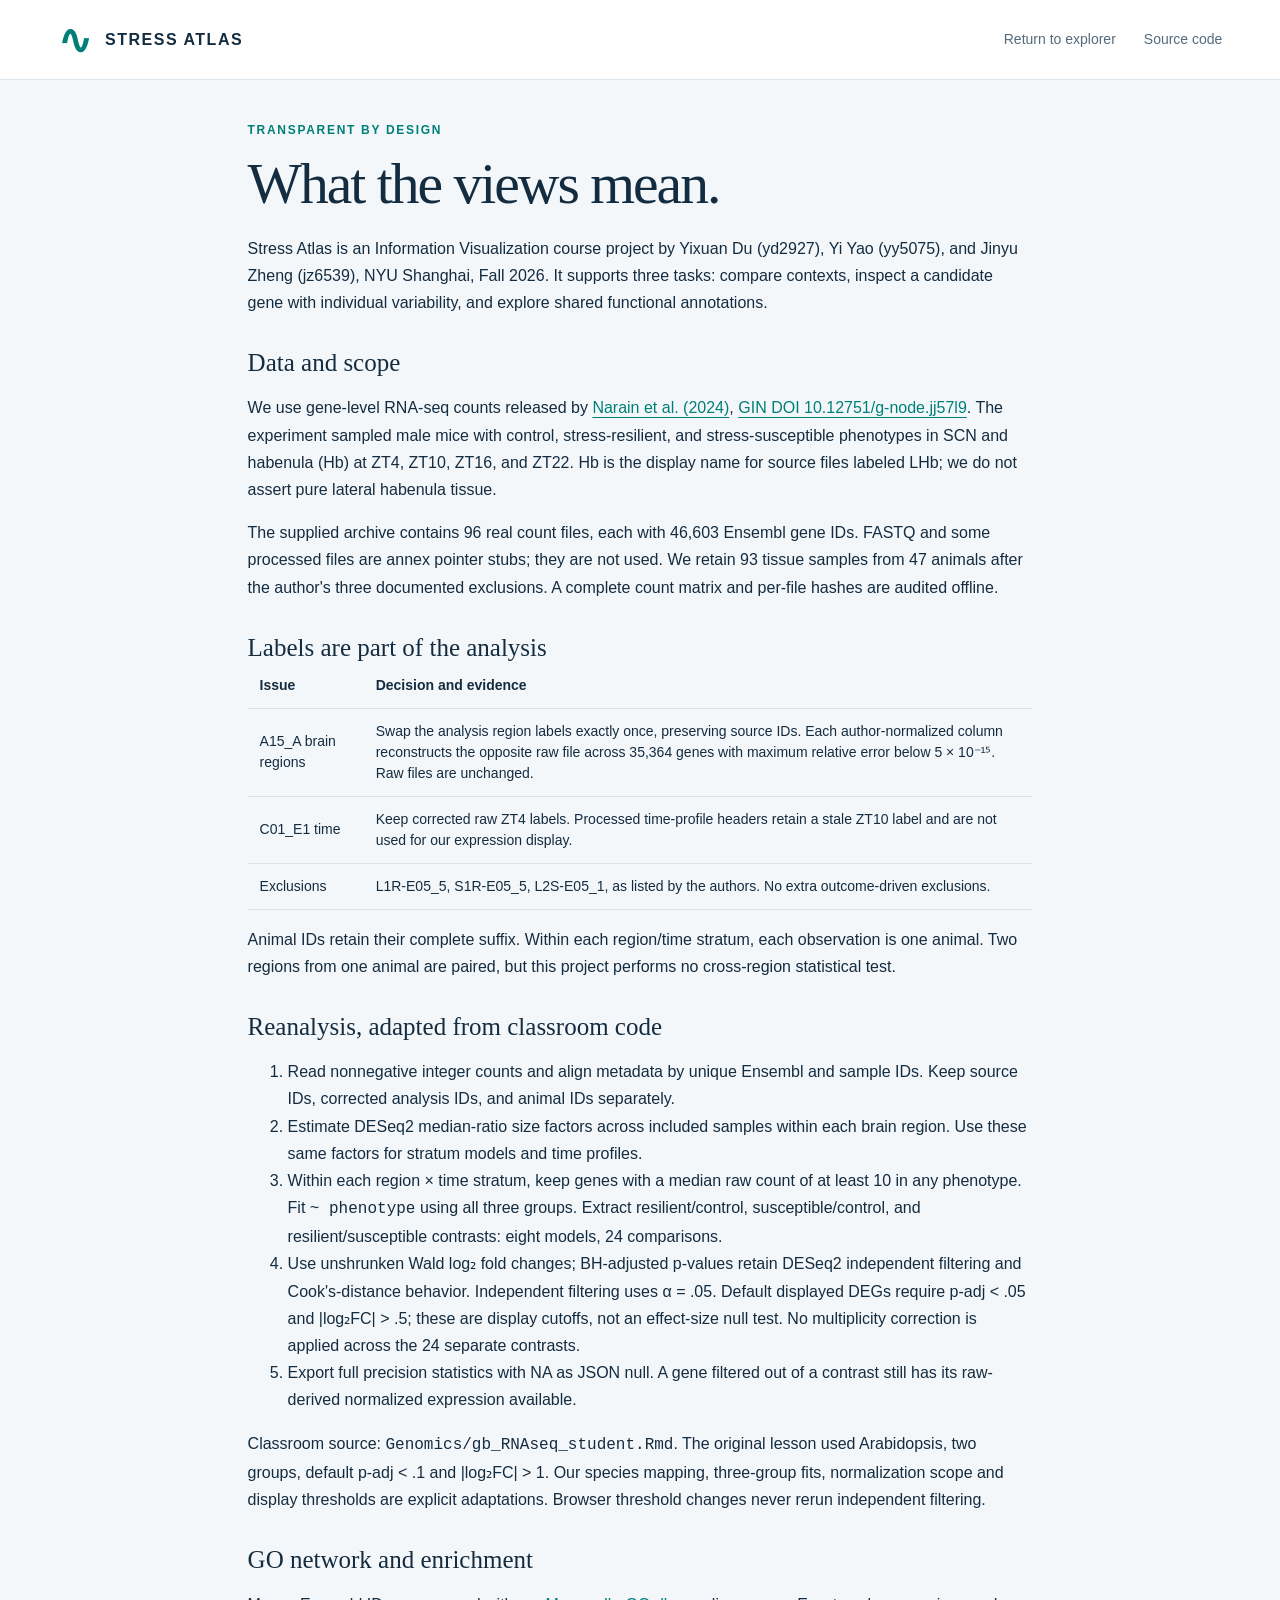
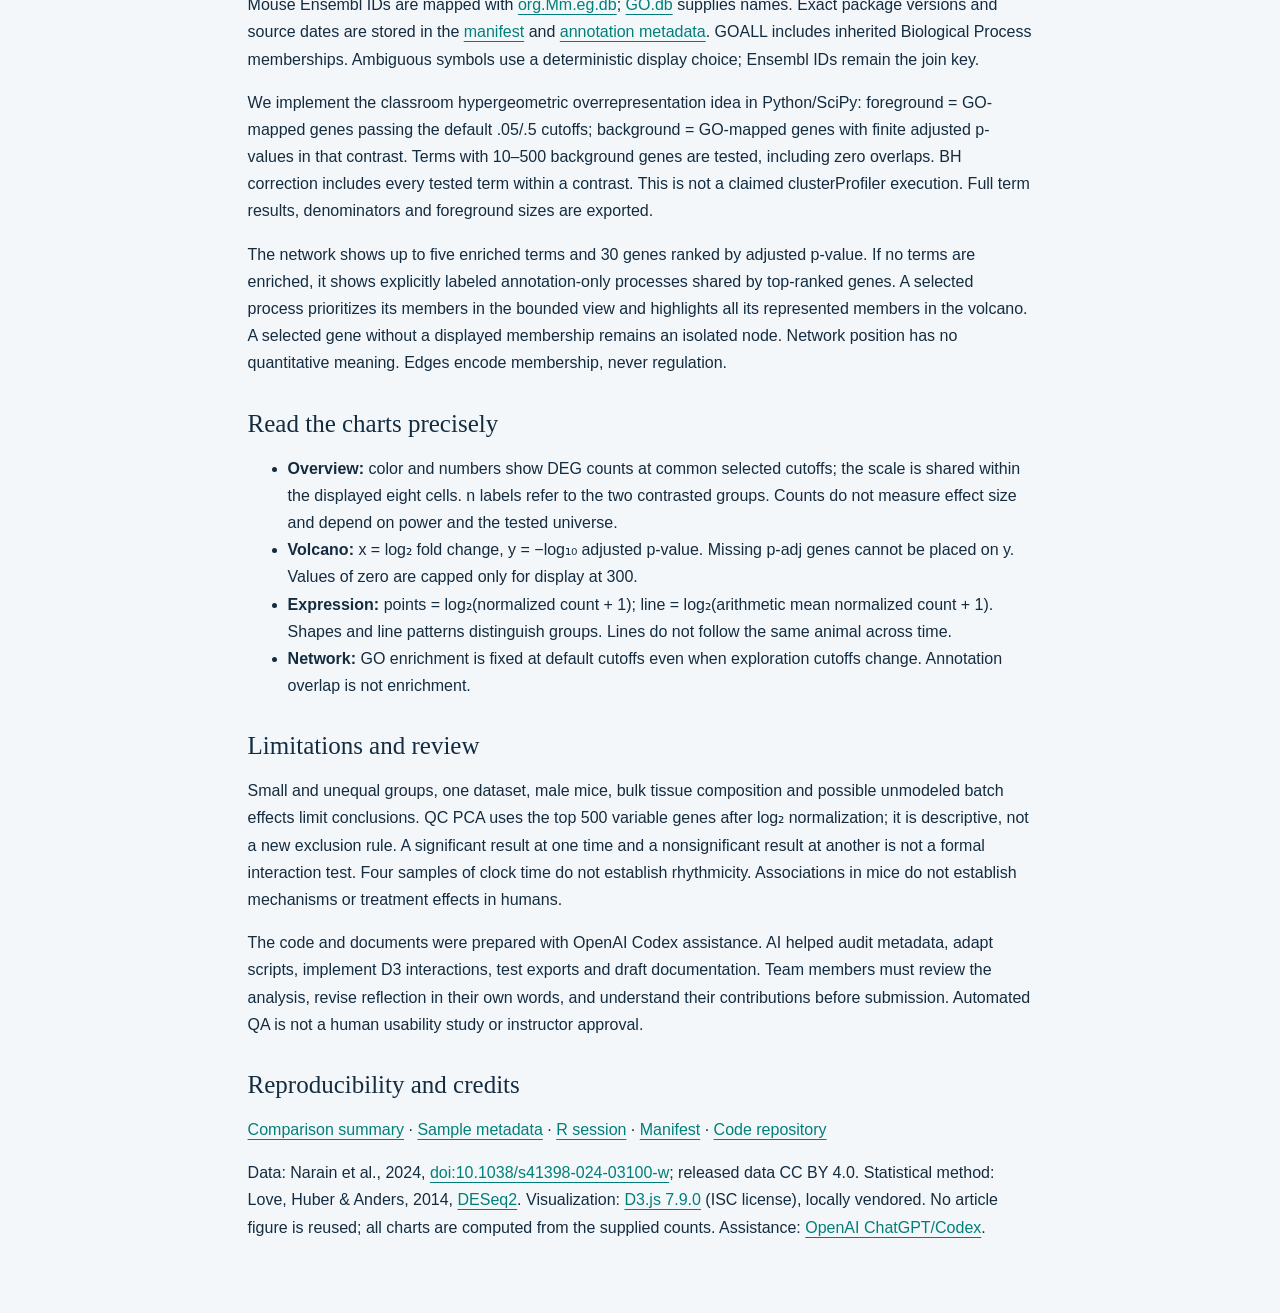
==== site/methods.html @ 3d577c3a "Build Stress Atlas with audited RNA-seq analysis and four linked D3 views" ====
<!doctype html><html lang="en"><head><meta charset="utf-8"><meta name="viewport" content="width=device-width,initial-scale=1"><title>Data & methods · Stress Atlas</title><link rel="stylesheet" href="styles.css"></head><body><header><a class="brand" href="./"><span class="brandmark">∿</span> STRESS ATLAS</a><nav><a href="./">Return to explorer</a><a href="https://github.com/Doofen-bit/Crazy-Micky">Source code</a></nav></header><main class="methods"><p class="eyebrow">TRANSPARENT BY DESIGN</p><h1>What the views mean.</h1><p>Stress Atlas is an Information Visualization course project by Yixuan Du (yd2927), Yi Yao (yy5075), and Jinyu Zheng (jz6539), NYU Shanghai, Fall 2026. It supports three tasks: compare contexts, inspect a candidate gene with individual variability, and explore shared functional annotations.</p>
<h2>Data and scope</h2><p>We use gene-level RNA-seq counts released by <a href="https://pmc.ncbi.nlm.nih.gov/articles/PMC11447250/">Narain et al. (2024)</a>, <a href="https://doi.gin.g-node.org/10.12751/g-node.jj57l9/">GIN DOI 10.12751/g-node.jj57l9</a>. The experiment sampled male mice with control, stress-resilient, and stress-susceptible phenotypes in SCN and habenula (Hb) at ZT4, ZT10, ZT16, and ZT22. Hb is the display name for source files labeled LHb; we do not assert pure lateral habenula tissue.</p><p>The supplied archive contains 96 real count files, each with 46,603 Ensembl gene IDs. FASTQ and some processed files are annex pointer stubs; they are not used. We retain 93 tissue samples from 47 animals after the author's three documented exclusions. A complete count matrix and per-file hashes are audited offline.</p>
<h2>Labels are part of the analysis</h2><table><thead><tr><th>Issue</th><th>Decision and evidence</th></tr></thead><tbody><tr><td>A15_A brain regions</td><td>Swap the analysis region labels exactly once, preserving source IDs. Each author-normalized column reconstructs the opposite raw file across 35,364 genes with maximum relative error below 5 × 10⁻¹⁵. Raw files are unchanged.</td></tr><tr><td>C01_E1 time</td><td>Keep corrected raw ZT4 labels. Processed time-profile headers retain a stale ZT10 label and are not used for our expression display.</td></tr><tr><td>Exclusions</td><td>L1R-E05_5, S1R-E05_5, L2S-E05_1, as listed by the authors. No extra outcome-driven exclusions.</td></tr></tbody></table><p>Animal IDs retain their complete suffix. Within each region/time stratum, each observation is one animal. Two regions from one animal are paired, but this project performs no cross-region statistical test.</p>
<h2>Reanalysis, adapted from classroom code</h2><ol><li>Read nonnegative integer counts and align metadata by unique Ensembl and sample IDs. Keep source IDs, corrected analysis IDs, and animal IDs separately.</li><li>Estimate DESeq2 median-ratio size factors across included samples within each brain region. Use these same factors for stratum models and time profiles.</li><li>Within each region × time stratum, keep genes with a median raw count of at least 10 in any phenotype. Fit <code>~ phenotype</code> using all three groups. Extract resilient/control, susceptible/control, and resilient/susceptible contrasts: eight models, 24 comparisons.</li><li>Use unshrunken Wald log₂ fold changes; BH-adjusted p-values retain DESeq2 independent filtering and Cook's-distance behavior. Independent filtering uses α = .05. Default displayed DEGs require p-adj &lt; .05 and |log₂FC| &gt; .5; these are display cutoffs, not an effect-size null test. No multiplicity correction is applied across the 24 separate contrasts.</li><li>Export full precision statistics with NA as JSON null. A gene filtered out of a contrast still has its raw-derived normalized expression available.</li></ol><p>Classroom source: <code>Genomics/gb_RNAseq_student.Rmd</code>. The original lesson used Arabidopsis, two groups, default p-adj &lt; .1 and |log₂FC| &gt; 1. Our species mapping, three-group fits, normalization scope and display thresholds are explicit adaptations. Browser threshold changes never rerun independent filtering.</p>
<h2>GO network and enrichment</h2><p>Mouse Ensembl IDs are mapped with <a href="https://bioconductor.org/packages/org.Mm.eg.db/">org.Mm.eg.db</a>; <a href="https://bioconductor.org/packages/GO.db/">GO.db</a> supplies names. Exact package versions and source dates are stored in the <a href="data/manifest.json">manifest</a> and <a href="data/annotation_metadata.csv">annotation metadata</a>. GOALL includes inherited Biological Process memberships. Ambiguous symbols use a deterministic display choice; Ensembl IDs remain the join key.</p><p>We implement the classroom hypergeometric overrepresentation idea in Python/SciPy: foreground = GO-mapped genes passing the default .05/.5 cutoffs; background = GO-mapped genes with finite adjusted p-values in that contrast. Terms with 10–500 background genes are tested, including zero overlaps. BH correction includes every tested term within a contrast. This is not a claimed clusterProfiler execution. Full term results, denominators and foreground sizes are exported.</p><p>The network shows up to five enriched terms and 30 genes ranked by adjusted p-value. If no terms are enriched, it shows explicitly labeled annotation-only processes shared by top-ranked genes. A selected process prioritizes its members in the bounded view and highlights all its represented members in the volcano. A selected gene without a displayed membership remains an isolated node. Network position has no quantitative meaning. Edges encode membership, never regulation.</p>
<h2>Read the charts precisely</h2><ul><li><strong>Overview:</strong> color and numbers show DEG counts at common selected cutoffs; the scale is shared within the displayed eight cells. n labels refer to the two contrasted groups. Counts do not measure effect size and depend on power and the tested universe.</li><li><strong>Volcano:</strong> x = log₂ fold change, y = −log₁₀ adjusted p-value. Missing p-adj genes cannot be placed on y. Values of zero are capped only for display at 300.</li><li><strong>Expression:</strong> points = log₂(normalized count + 1); line = log₂(arithmetic mean normalized count + 1). Shapes and line patterns distinguish groups. Lines do not follow the same animal across time.</li><li><strong>Network:</strong> GO enrichment is fixed at default cutoffs even when exploration cutoffs change. Annotation overlap is not enrichment.</li></ul>
<h2>Limitations and review</h2><p>Small and unequal groups, one dataset, male mice, bulk tissue composition and possible unmodeled batch effects limit conclusions. QC PCA uses the top 500 variable genes after log₂ normalization; it is descriptive, not a new exclusion rule. A significant result at one time and a nonsignificant result at another is not a formal interaction test. Four samples of clock time do not establish rhythmicity. Associations in mice do not establish mechanisms or treatment effects in humans.</p><p>The code and documents were prepared with OpenAI Codex assistance. AI helped audit metadata, adapt scripts, implement D3 interactions, test exports and draft documentation. Team members must review the analysis, revise reflection in their own words, and understand their contributions before submission. Automated QA is not a human usability study or instructor approval.</p>
<h2>Reproducibility and credits</h2><p><a href="data/overview.csv">Comparison summary</a> · <a href="data/samples.csv">Sample metadata</a> · <a href="data/session_info.txt">R session</a> · <a href="data/manifest.json">Manifest</a> · <a href="https://github.com/Doofen-bit/Crazy-Micky">Code repository</a></p><p>Data: Narain et al., 2024, <a href="https://doi.org/10.1038/s41398-024-03100-w">doi:10.1038/s41398-024-03100-w</a>; released data CC BY 4.0. Statistical method: Love, Huber & Anders, 2014, <a href="https://doi.org/10.1186/s13059-014-0550-8">DESeq2</a>. Visualization: <a href="https://d3js.org/">D3.js 7.9.0</a> (ISC license), locally vendored. No article figure is reused; all charts are computed from the supplied counts. Assistance: <a href="https://chatgpt.com/">OpenAI ChatGPT/Codex</a>.</p></main></body></html>
---- site/styles.css ----
:root{--ink:#142c40;--muted:#536b7c;--paper:#f4f7fa;--line:#dce4eb;--teal:#007f79;--coral:#c25532;--blue:#356ab4;--navy:#103f59;--control:#596b85}*{box-sizing:border-box}html{scroll-behavior:smooth}body{margin:0;color:var(--ink);background:var(--paper);font:16px/1.5 'Segoe UI',Arial,sans-serif}button,input,select{font:inherit}button,a,input,select,summary{touch-action:manipulation}button{cursor:pointer}a{color:var(--teal);text-underline-offset:4px}button:focus-visible,a:focus-visible,input:focus-visible,select:focus-visible,[tabindex]:focus-visible{outline:3px solid #e09928;outline-offset:3px}.skip{position:absolute;left:20px;top:-100px;background:white;padding:10px;z-index:100}.skip:focus{top:10px}header{height:80px;padding:0 4.5%;display:flex;align-items:center;justify-content:space-between;background:#fff;border-bottom:1px solid var(--line)}.brand{display:flex;gap:12px;align-items:center;font-weight:750;letter-spacing:1.5px;color:var(--ink);text-decoration:none;font-size:16px}.brand small{letter-spacing:0;font-weight:400;color:var(--muted);border-left:1px solid #ccd7de;padding-left:14px}.brandmark{font-size:40px;line-height:1;color:var(--teal)}nav{display:flex;gap:28px}nav a{font-size:14px;text-decoration:none;color:var(--muted)}main{max-width:1600px;margin:auto;padding:0 4.5%}.intro{display:flex;justify-content:space-between;gap:40px;align-items:center;padding:50px 0 36px}.eyebrow{font-size:12px;font-weight:750;letter-spacing:1.7px;margin:0 0 8px;color:var(--teal)}h1{font:500 clamp(38px,4.5vw,64px)/1.12 Georgia,serif;letter-spacing:-2px;margin:12px 0 18px}h1 em,.lead em{color:var(--teal)}.lead{font-size:17px;color:var(--muted);margin:0}.study{min-width:330px;display:grid;grid-template-columns:repeat(3,1fr);border-left:1px solid var(--line);padding-left:36px;gap:20px}.study strong{display:block;font:500 40px/1.3 Georgia,serif}.study span{font-size:13px;color:var(--muted)}.study p{grid-column:1/-1;font-size:13px;color:var(--muted);margin:0}.guide{display:flex;align-items:center;gap:12px;flex-wrap:wrap;margin-bottom:28px;border-top:1px solid var(--line);padding-top:22px}.guide strong{font-size:13px;text-transform:uppercase;letter-spacing:1px;margin-right:10px}.guide button{border:1px solid var(--line);border-radius:30px;padding:8px 14px;background:#fff;color:var(--muted);font-size:14px}.guide button:hover{border-color:var(--teal);color:var(--teal)}.controls{display:flex;gap:16px;align-items:end;padding:20px;background:var(--navy);border-radius:8px;color:white;flex-wrap:wrap}.controls label{display:flex;flex-direction:column;font-size:13px;gap:6px}.controls select,.controls input{border:1px solid #7290a1;border-radius:4px;padding:9px 12px;background:white;color:var(--ink);font-size:14px;min-height:40px}.controls select{appearance:none;padding-right:32px;background-image:url("data:image/svg+xml,%3Csvg xmlns='http://www.w3.org/2000/svg' width='12' height='8'%3E%3Cpath d='m1 1 5 5 5-5' fill='none' stroke='%23142c40' stroke-width='2'/%3E%3C/svg%3E");background-repeat:no-repeat;background-position:right 10px center}.search{position:relative;flex:1;min-width:220px}.searchrow{display:flex;margin-top:6px;gap:6px}.search input{width:100%;min-width:120px}.search button{border:0;border-radius:4px;color:var(--navy);background:#ddeded;padding:0 12px;font-size:14px}.secondary{background:transparent;color:white;border:1px solid #88a3b2;border-radius:4px;min-height:40px;padding:8px 14px;font-size:14px}#suggestions{position:absolute;background:white;box-shadow:0 10px 30px #142c4030;width:100%;z-index:20;top:100%;max-height:340px;overflow:auto}#suggestions button{display:block;text-align:left;background:white;border:0;border-bottom:1px solid var(--line);padding:10px;color:var(--ink);width:100%;font-size:14px}#suggestions button:hover{background:#e5f2f0}.contextbar{display:flex;justify-content:space-between;align-items:center;margin:18px 0 0}.contextbar p{font-weight:600;margin:0}.tag{font-size:11px;font-weight:700;letter-spacing:1px;color:var(--teal);background:#e0efec;padding:5px 9px;border-radius:3px}#status{font-size:13px;min-height:20px;margin:4px 0 18px;color:var(--muted)}.grid{display:grid;grid-template-columns:minmax(0,1fr) minmax(0,1.25fr);gap:20px}.panel{background:#fff;border:1px solid var(--line);border-radius:8px;padding:24px;min-width:0}.panelhead{display:flex;justify-content:space-between;align-items:start;gap:12px}h2{font:500 25px/1.2 Georgia,serif;margin:0}.step{font-size:12px;color:var(--muted);white-space:nowrap}.description{color:var(--muted);font-size:14px;margin:12px 0 8px;min-height:42px}.textbutton{border:0;background:none;color:var(--teal);font-size:12px;padding:3px 0;white-space:nowrap;text-decoration:underline;text-underline-offset:3px}.note{font-size:12px;color:var(--muted);line-height:1.6;margin:10px 0}.legend{display:flex;gap:12px;flex-wrap:wrap;font-size:12px;color:var(--muted)}.legend span{display:flex;align-items:center;gap:5px}.swatch{width:8px;height:8px;border-radius:50%;display:inline-block}.up{background:var(--coral)}.down{background:var(--blue)}.muted{background:#adbac5}.phenotype{justify-content:center;font-size:14px}.phenotype span:nth-child(1){color:var(--control)}.phenotype span:nth-child(2){color:var(--teal)}.phenotype span:nth-child(3){color:var(--coral)}svg{display:block;max-width:100%;font-family:'Segoe UI',Arial,sans-serif}svg text{fill:var(--muted);font-size:13px}.domain{stroke:#a3b3c0}.tick line{stroke:#e3e9ee}.volcano-wrap{height:285px;position:relative}.volcano-wrap canvas,.volcano-wrap svg{position:absolute;width:100%;height:100%;top:0;left:0}#volcano-axis{pointer-events:none}.candidate-list{display:flex;gap:5px;flex-wrap:wrap;min-height:28px}.candidate-list button{background:#edf3f7;border:1px solid transparent;border-radius:3px;padding:4px 8px;color:var(--ink);font-size:12px}.candidate-list button.active{border-color:var(--ink);background:#e0f0ed}#expression{height:300px}#network{height:300px}.term-list{display:flex;flex-direction:column;gap:5px}.term-list button{text-align:left;font-size:12px;background:#f3f7fa;border:1px solid var(--line);border-radius:4px;padding:6px 8px;color:var(--ink)}.term-list button.active{background:#e0f0ed;border-color:var(--teal)}.empty{height:100%;min-height:200px;display:flex;align-items:center;justify-content:center;text-align:center;padding:30px;color:var(--muted);font-size:15px;background:repeating-linear-gradient(135deg,#fff,#fff 15px,#fafcfd 15px,#fafcfd 16px);border-radius:5px}.data-notes{margin:24px 0;border-top:1px solid var(--line);border-bottom:1px solid var(--line);padding:18px 0;color:var(--muted);font-size:14px}.data-notes summary{cursor:pointer;font-weight:600;color:var(--ink)}.data-notes div{max-width:1000px}.data-notes p{margin:16px 0}footer{display:flex;justify-content:space-between;gap:30px;padding:0 0 35px;font-size:12px;color:var(--muted)}#tooltip{position:fixed;pointer-events:none;z-index:100;background:#102d40;color:white;box-shadow:0 5px 20px #142c4025;padding:10px 14px;border-radius:5px;font-size:13px;max-width:340px;white-space:pre-line}#tooltip[hidden]{display:none}.methods{max-width:900px;padding-top:40px;padding-bottom:60px}.methods h2{margin-top:32px}.methods p,.methods li{line-height:1.7}.methods table{border-collapse:collapse;width:100%;font-size:14px}.methods td,.methods th{border-bottom:1px solid var(--line);padding:12px;text-align:left}.overview-cell{cursor:pointer}.overview-cell:hover rect{stroke:var(--ink);stroke-width:2}.axis-label{font-size:12px}.selection-ring{stroke:var(--ink);stroke-width:2.5;fill:none}.network-gene{cursor:pointer}.network-term{cursor:pointer}.processing{opacity:.55;pointer-events:none}@media(min-width:1500px){.volcano-wrap{height:300px}.panel{padding:28px}}@media(max-width:1000px){.intro{align-items:start}.study{min-width:260px;gap:10px;padding-left:22px}.study strong{font-size:32px}.grid{grid-template-columns:1fr}.description{min-height:0}.volcano-wrap{height:330px}.brand small{display:none}}@media(max-width:650px){header{height:65px}nav{gap:12px}nav a{font-size:12px}.brand{font-size:13px}.intro{display:block;padding-top:28px}.study{border-left:0;border-top:1px solid var(--line);padding:20px 0 0;margin-top:24px}.study strong{font-size:30px}.lead{font-size:16px}.controls{gap:12px;padding:15px}.controls>label:first-child{width:100%}.controls>label{flex:1}.search{width:100%;flex:auto}.contextbar{align-items:start;gap:10px}.tag{font-size:9px;white-space:nowrap}.contextbar p{font-size:14px}.panel{padding:17px}h2{font-size:22px}.panelhead{flex-wrap:wrap}.guide{gap:8px}.guide strong{width:100%}footer{display:block}.textbutton{font-size:12px}.volcano-wrap{height:300px}}
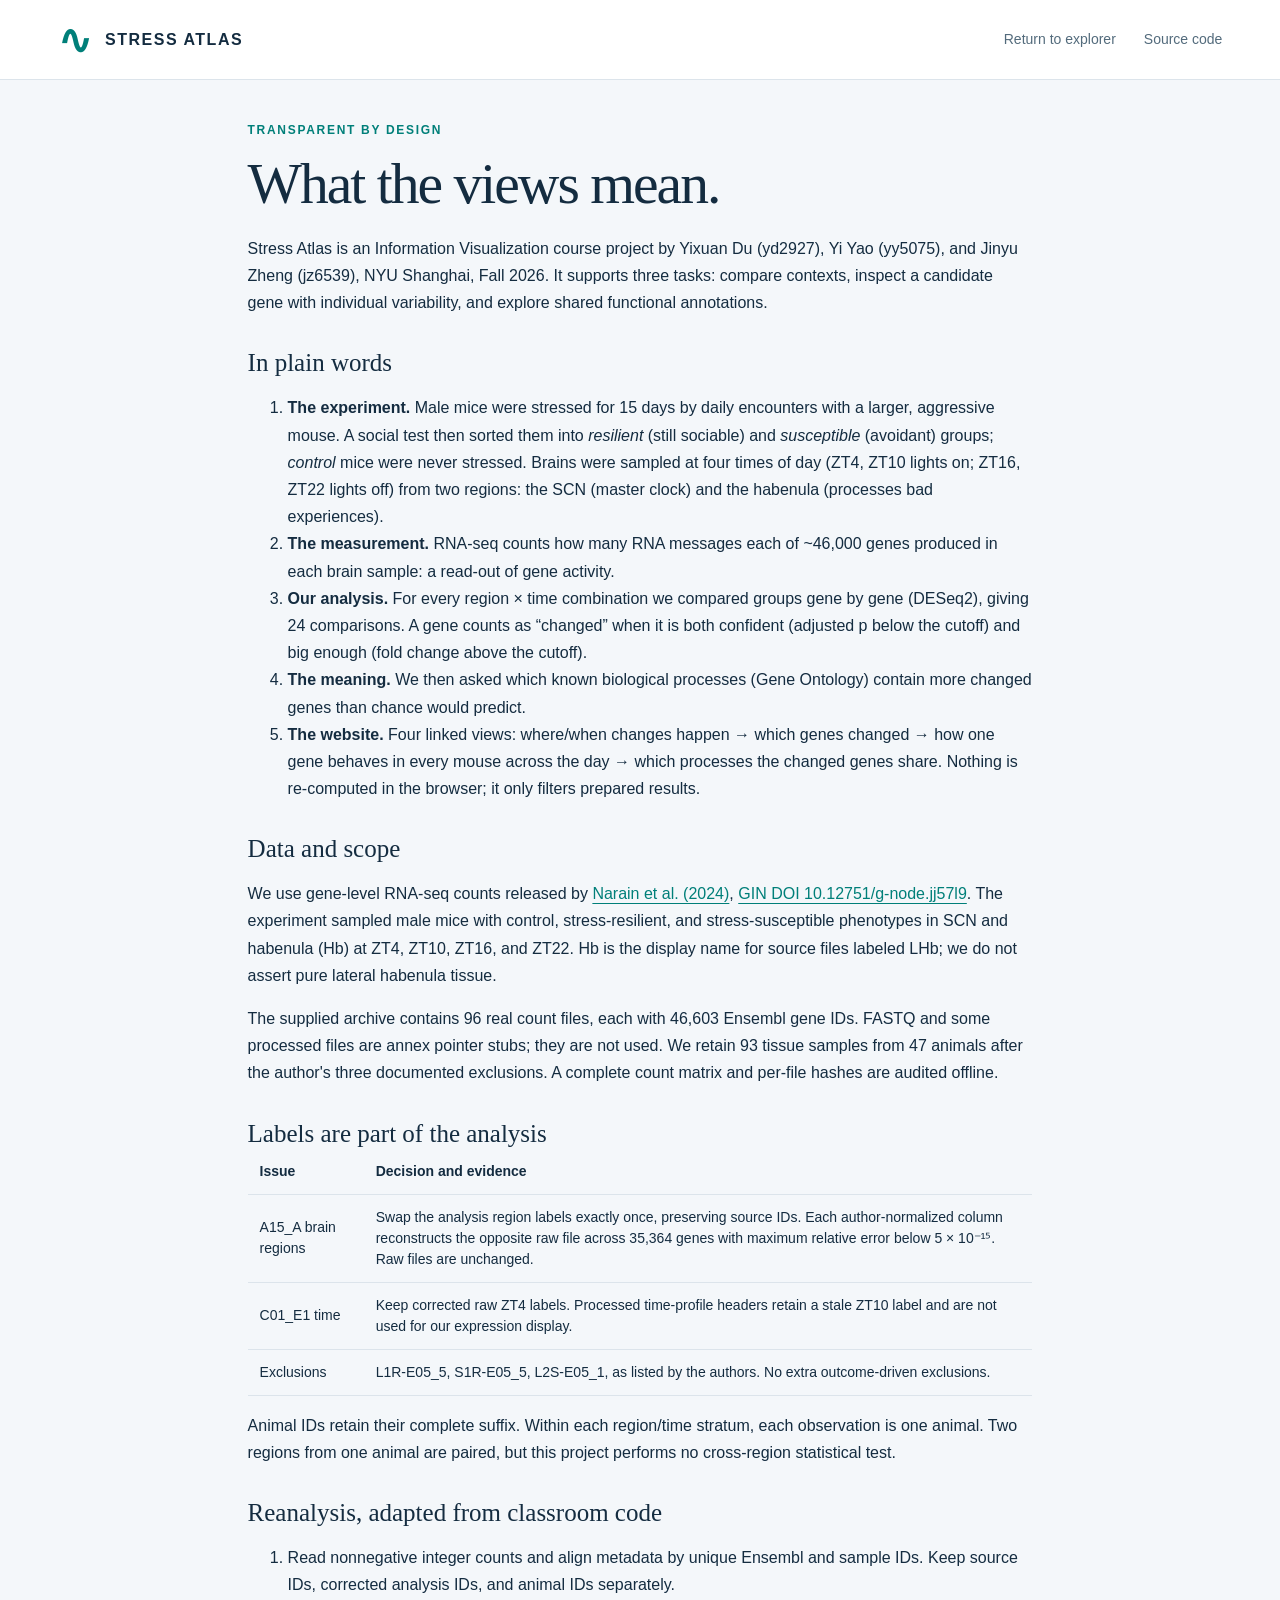
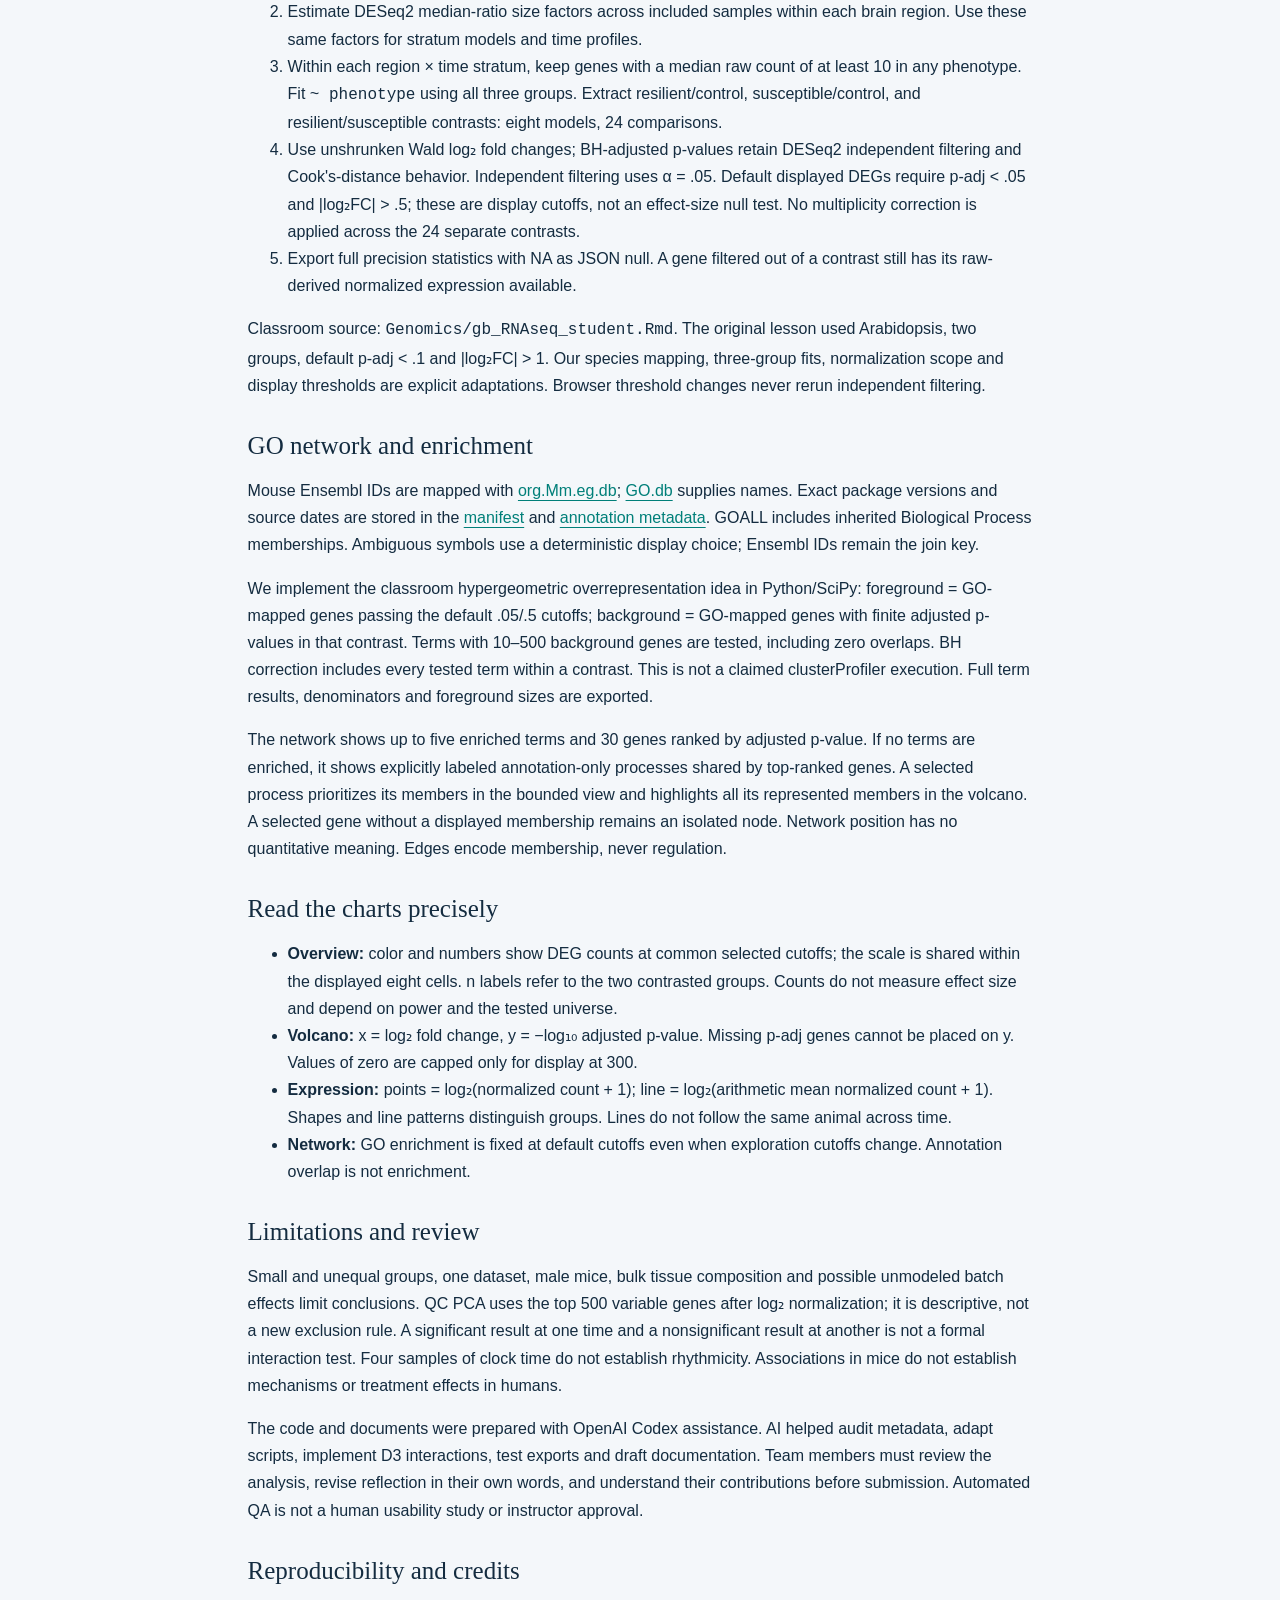
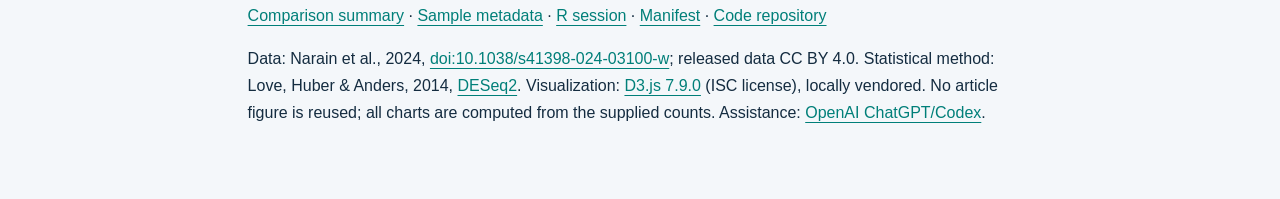
==== commit 4227de45: "Add plain-language layer, new presentation, script and instructor brief - Site: experiment primer, h" ====
--- a/site/methods.html
+++ b/site/methods.html
@@ -1,4 +1,5 @@
 <!doctype html><html lang="en"><head><meta charset="utf-8"><meta name="viewport" content="width=device-width,initial-scale=1"><title>Data & methods · Stress Atlas</title><link rel="stylesheet" href="styles.css"></head><body><header><a class="brand" href="./"><span class="brandmark">∿</span> STRESS ATLAS</a><nav><a href="./">Return to explorer</a><a href="https://github.com/Doofen-bit/Crazy-Micky">Source code</a></nav></header><main class="methods"><p class="eyebrow">TRANSPARENT BY DESIGN</p><h1>What the views mean.</h1><p>Stress Atlas is an Information Visualization course project by Yixuan Du (yd2927), Yi Yao (yy5075), and Jinyu Zheng (jz6539), NYU Shanghai, Fall 2026. It supports three tasks: compare contexts, inspect a candidate gene with individual variability, and explore shared functional annotations.</p>
+<h2>In plain words</h2><ol class="plain"><li><strong>The experiment.</strong> Male mice were stressed for 15 days by daily encounters with a larger, aggressive mouse. A social test then sorted them into <em>resilient</em> (still sociable) and <em>susceptible</em> (avoidant) groups; <em>control</em> mice were never stressed. Brains were sampled at four times of day (ZT4, ZT10 lights on; ZT16, ZT22 lights off) from two regions: the SCN (master clock) and the habenula (processes bad experiences).</li><li><strong>The measurement.</strong> RNA-seq counts how many RNA messages each of ~46,000 genes produced in each brain sample: a read-out of gene activity.</li><li><strong>Our analysis.</strong> For every region × time combination we compared groups gene by gene (DESeq2), giving 24 comparisons. A gene counts as “changed” when it is both confident (adjusted p below the cutoff) and big enough (fold change above the cutoff).</li><li><strong>The meaning.</strong> We then asked which known biological processes (Gene Ontology) contain more changed genes than chance would predict.</li><li><strong>The website.</strong> Four linked views: where/when changes happen → which genes changed → how one gene behaves in every mouse across the day → which processes the changed genes share. Nothing is re-computed in the browser; it only filters prepared results.</li></ol>
 <h2>Data and scope</h2><p>We use gene-level RNA-seq counts released by <a href="https://pmc.ncbi.nlm.nih.gov/articles/PMC11447250/">Narain et al. (2024)</a>, <a href="https://doi.gin.g-node.org/10.12751/g-node.jj57l9/">GIN DOI 10.12751/g-node.jj57l9</a>. The experiment sampled male mice with control, stress-resilient, and stress-susceptible phenotypes in SCN and habenula (Hb) at ZT4, ZT10, ZT16, and ZT22. Hb is the display name for source files labeled LHb; we do not assert pure lateral habenula tissue.</p><p>The supplied archive contains 96 real count files, each with 46,603 Ensembl gene IDs. FASTQ and some processed files are annex pointer stubs; they are not used. We retain 93 tissue samples from 47 animals after the author's three documented exclusions. A complete count matrix and per-file hashes are audited offline.</p>
 <h2>Labels are part of the analysis</h2><table><thead><tr><th>Issue</th><th>Decision and evidence</th></tr></thead><tbody><tr><td>A15_A brain regions</td><td>Swap the analysis region labels exactly once, preserving source IDs. Each author-normalized column reconstructs the opposite raw file across 35,364 genes with maximum relative error below 5 × 10⁻¹⁵. Raw files are unchanged.</td></tr><tr><td>C01_E1 time</td><td>Keep corrected raw ZT4 labels. Processed time-profile headers retain a stale ZT10 label and are not used for our expression display.</td></tr><tr><td>Exclusions</td><td>L1R-E05_5, S1R-E05_5, L2S-E05_1, as listed by the authors. No extra outcome-driven exclusions.</td></tr></tbody></table><p>Animal IDs retain their complete suffix. Within each region/time stratum, each observation is one animal. Two regions from one animal are paired, but this project performs no cross-region statistical test.</p>
 <h2>Reanalysis, adapted from classroom code</h2><ol><li>Read nonnegative integer counts and align metadata by unique Ensembl and sample IDs. Keep source IDs, corrected analysis IDs, and animal IDs separately.</li><li>Estimate DESeq2 median-ratio size factors across included samples within each brain region. Use these same factors for stratum models and time profiles.</li><li>Within each region × time stratum, keep genes with a median raw count of at least 10 in any phenotype. Fit <code>~ phenotype</code> using all three groups. Extract resilient/control, susceptible/control, and resilient/susceptible contrasts: eight models, 24 comparisons.</li><li>Use unshrunken Wald log₂ fold changes; BH-adjusted p-values retain DESeq2 independent filtering and Cook's-distance behavior. Independent filtering uses α = .05. Default displayed DEGs require p-adj &lt; .05 and |log₂FC| &gt; .5; these are display cutoffs, not an effect-size null test. No multiplicity correction is applied across the 24 separate contrasts.</li><li>Export full precision statistics with NA as JSON null. A gene filtered out of a contrast still has its raw-derived normalized expression available.</li></ol><p>Classroom source: <code>Genomics/gb_RNAseq_student.Rmd</code>. The original lesson used Arabidopsis, two groups, default p-adj &lt; .1 and |log₂FC| &gt; 1. Our species mapping, three-group fits, normalization scope and display thresholds are explicit adaptations. Browser threshold changes never rerun independent filtering.</p>
--- a/site/styles.css
+++ b/site/styles.css
@@ -1 +1,37 @@
-:root{--ink:#142c40;--muted:#536b7c;--paper:#f4f7fa;--line:#dce4eb;--teal:#007f79;--coral:#c25532;--blue:#356ab4;--navy:#103f59;--control:#596b85}*{box-sizing:border-box}html{scroll-behavior:smooth}body{margin:0;color:var(--ink);background:var(--paper);font:16px/1.5 'Segoe UI',Arial,sans-serif}button,input,select{font:inherit}button,a,input,select,summary{touch-action:manipulation}button{cursor:pointer}a{color:var(--teal);text-underline-offset:4px}button:focus-visible,a:focus-visible,input:focus-visible,select:focus-visible,[tabindex]:focus-visible{outline:3px solid #e09928;outline-offset:3px}.skip{position:absolute;left:20px;top:-100px;background:white;padding:10px;z-index:100}.skip:focus{top:10px}header{height:80px;padding:0 4.5%;display:flex;align-items:center;justify-content:space-between;background:#fff;border-bottom:1px solid var(--line)}.brand{display:flex;gap:12px;align-items:center;font-weight:750;letter-spacing:1.5px;color:var(--ink);text-decoration:none;font-size:16px}.brand small{letter-spacing:0;font-weight:400;color:var(--muted);border-left:1px solid #ccd7de;padding-left:14px}.brandmark{font-size:40px;line-height:1;color:var(--teal)}nav{display:flex;gap:28px}nav a{font-size:14px;text-decoration:none;color:var(--muted)}main{max-width:1600px;margin:auto;padding:0 4.5%}.intro{display:flex;justify-content:space-between;gap:40px;align-items:center;padding:50px 0 36px}.eyebrow{font-size:12px;font-weight:750;letter-spacing:1.7px;margin:0 0 8px;color:var(--teal)}h1{font:500 clamp(38px,4.5vw,64px)/1.12 Georgia,serif;letter-spacing:-2px;margin:12px 0 18px}h1 em,.lead em{color:var(--teal)}.lead{font-size:17px;color:var(--muted);margin:0}.study{min-width:330px;display:grid;grid-template-columns:repeat(3,1fr);border-left:1px solid var(--line);padding-left:36px;gap:20px}.study strong{display:block;font:500 40px/1.3 Georgia,serif}.study span{font-size:13px;color:var(--muted)}.study p{grid-column:1/-1;font-size:13px;color:var(--muted);margin:0}.guide{display:flex;align-items:center;gap:12px;flex-wrap:wrap;margin-bottom:28px;border-top:1px solid var(--line);padding-top:22px}.guide strong{font-size:13px;text-transform:uppercase;letter-spacing:1px;margin-right:10px}.guide button{border:1px solid var(--line);border-radius:30px;padding:8px 14px;background:#fff;color:var(--muted);font-size:14px}.guide button:hover{border-color:var(--teal);color:var(--teal)}.controls{display:flex;gap:16px;align-items:end;padding:20px;background:var(--navy);border-radius:8px;color:white;flex-wrap:wrap}.controls label{display:flex;flex-direction:column;font-size:13px;gap:6px}.controls select,.controls input{border:1px solid #7290a1;border-radius:4px;padding:9px 12px;background:white;color:var(--ink);font-size:14px;min-height:40px}.controls select{appearance:none;padding-right:32px;background-image:url("data:image/svg+xml,%3Csvg xmlns='http://www.w3.org/2000/svg' width='12' height='8'%3E%3Cpath d='m1 1 5 5 5-5' fill='none' stroke='%23142c40' stroke-width='2'/%3E%3C/svg%3E");background-repeat:no-repeat;background-position:right 10px center}.search{position:relative;flex:1;min-width:220px}.searchrow{display:flex;margin-top:6px;gap:6px}.search input{width:100%;min-width:120px}.search button{border:0;border-radius:4px;color:var(--navy);background:#ddeded;padding:0 12px;font-size:14px}.secondary{background:transparent;color:white;border:1px solid #88a3b2;border-radius:4px;min-height:40px;padding:8px 14px;font-size:14px}#suggestions{position:absolute;background:white;box-shadow:0 10px 30px #142c4030;width:100%;z-index:20;top:100%;max-height:340px;overflow:auto}#suggestions button{display:block;text-align:left;background:white;border:0;border-bottom:1px solid var(--line);padding:10px;color:var(--ink);width:100%;font-size:14px}#suggestions button:hover{background:#e5f2f0}.contextbar{display:flex;justify-content:space-between;align-items:center;margin:18px 0 0}.contextbar p{font-weight:600;margin:0}.tag{font-size:11px;font-weight:700;letter-spacing:1px;color:var(--teal);background:#e0efec;padding:5px 9px;border-radius:3px}#status{font-size:13px;min-height:20px;margin:4px 0 18px;color:var(--muted)}.grid{display:grid;grid-template-columns:minmax(0,1fr) minmax(0,1.25fr);gap:20px}.panel{background:#fff;border:1px solid var(--line);border-radius:8px;padding:24px;min-width:0}.panelhead{display:flex;justify-content:space-between;align-items:start;gap:12px}h2{font:500 25px/1.2 Georgia,serif;margin:0}.step{font-size:12px;color:var(--muted);white-space:nowrap}.description{color:var(--muted);font-size:14px;margin:12px 0 8px;min-height:42px}.textbutton{border:0;background:none;color:var(--teal);font-size:12px;padding:3px 0;white-space:nowrap;text-decoration:underline;text-underline-offset:3px}.note{font-size:12px;color:var(--muted);line-height:1.6;margin:10px 0}.legend{display:flex;gap:12px;flex-wrap:wrap;font-size:12px;color:var(--muted)}.legend span{display:flex;align-items:center;gap:5px}.swatch{width:8px;height:8px;border-radius:50%;display:inline-block}.up{background:var(--coral)}.down{background:var(--blue)}.muted{background:#adbac5}.phenotype{justify-content:center;font-size:14px}.phenotype span:nth-child(1){color:var(--control)}.phenotype span:nth-child(2){color:var(--teal)}.phenotype span:nth-child(3){color:var(--coral)}svg{display:block;max-width:100%;font-family:'Segoe UI',Arial,sans-serif}svg text{fill:var(--muted);font-size:13px}.domain{stroke:#a3b3c0}.tick line{stroke:#e3e9ee}.volcano-wrap{height:285px;position:relative}.volcano-wrap canvas,.volcano-wrap svg{position:absolute;width:100%;height:100%;top:0;left:0}#volcano-axis{pointer-events:none}.candidate-list{display:flex;gap:5px;flex-wrap:wrap;min-height:28px}.candidate-list button{background:#edf3f7;border:1px solid transparent;border-radius:3px;padding:4px 8px;color:var(--ink);font-size:12px}.candidate-list button.active{border-color:var(--ink);background:#e0f0ed}#expression{height:300px}#network{height:300px}.term-list{display:flex;flex-direction:column;gap:5px}.term-list button{text-align:left;font-size:12px;background:#f3f7fa;border:1px solid var(--line);border-radius:4px;padding:6px 8px;color:var(--ink)}.term-list button.active{background:#e0f0ed;border-color:var(--teal)}.empty{height:100%;min-height:200px;display:flex;align-items:center;justify-content:center;text-align:center;padding:30px;color:var(--muted);font-size:15px;background:repeating-linear-gradient(135deg,#fff,#fff 15px,#fafcfd 15px,#fafcfd 16px);border-radius:5px}.data-notes{margin:24px 0;border-top:1px solid var(--line);border-bottom:1px solid var(--line);padding:18px 0;color:var(--muted);font-size:14px}.data-notes summary{cursor:pointer;font-weight:600;color:var(--ink)}.data-notes div{max-width:1000px}.data-notes p{margin:16px 0}footer{display:flex;justify-content:space-between;gap:30px;padding:0 0 35px;font-size:12px;color:var(--muted)}#tooltip{position:fixed;pointer-events:none;z-index:100;background:#102d40;color:white;box-shadow:0 5px 20px #142c4025;padding:10px 14px;border-radius:5px;font-size:13px;max-width:340px;white-space:pre-line}#tooltip[hidden]{display:none}.methods{max-width:900px;padding-top:40px;padding-bottom:60px}.methods h2{margin-top:32px}.methods p,.methods li{line-height:1.7}.methods table{border-collapse:collapse;width:100%;font-size:14px}.methods td,.methods th{border-bottom:1px solid var(--line);padding:12px;text-align:left}.overview-cell{cursor:pointer}.overview-cell:hover rect{stroke:var(--ink);stroke-width:2}.axis-label{font-size:12px}.selection-ring{stroke:var(--ink);stroke-width:2.5;fill:none}.network-gene{cursor:pointer}.network-term{cursor:pointer}.processing{opacity:.55;pointer-events:none}@media(min-width:1500px){.volcano-wrap{height:300px}.panel{padding:28px}}@media(max-width:1000px){.intro{align-items:start}.study{min-width:260px;gap:10px;padding-left:22px}.study strong{font-size:32px}.grid{grid-template-columns:1fr}.description{min-height:0}.volcano-wrap{height:330px}.brand small{display:none}}@media(max-width:650px){header{height:65px}nav{gap:12px}nav a{font-size:12px}.brand{font-size:13px}.intro{display:block;padding-top:28px}.study{border-left:0;border-top:1px solid var(--line);padding:20px 0 0;margin-top:24px}.study strong{font-size:30px}.lead{font-size:16px}.controls{gap:12px;padding:15px}.controls>label:first-child{width:100%}.controls>label{flex:1}.search{width:100%;flex:auto}.contextbar{align-items:start;gap:10px}.tag{font-size:9px;white-space:nowrap}.contextbar p{font-size:14px}.panel{padding:17px}h2{font-size:22px}.panelhead{flex-wrap:wrap}.guide{gap:8px}.guide strong{width:100%}footer{display:block}.textbutton{font-size:12px}.volcano-wrap{height:300px}}
+:root{--ink:#142c40;--muted:#536b7c;--paper:#f4f7fa;--line:#dce4eb;--teal:#007f79;--coral:#c25532;--blue:#356ab4;--navy:#103f59;--control:#596b85}*{box-sizing:border-box}html{scroll-behavior:smooth}body{margin:0;color:var(--ink);background:var(--paper);font:16px/1.5 'Segoe UI',Arial,sans-serif}button,input,select{font:inherit}button,a,input,select,summary{touch-action:manipulation}button{cursor:pointer}a{color:var(--teal);text-underline-offset:4px}button:focus-visible,a:focus-visible,input:focus-visible,select:focus-visible,[tabindex]:focus-visible{outline:3px solid #e09928;outline-offset:3px}.skip{position:absolute;left:20px;top:-100px;background:white;padding:10px;z-index:100}.skip:focus{top:10px}header{height:80px;padding:0 4.5%;display:flex;align-items:center;justify-content:space-between;background:#fff;border-bottom:1px solid var(--line)}.brand{display:flex;gap:12px;align-items:center;font-weight:750;letter-spacing:1.5px;color:var(--ink);text-decoration:none;font-size:16px}.brand small{letter-spacing:0;font-weight:400;color:var(--muted);border-left:1px solid #ccd7de;padding-left:14px}.brandmark{font-size:40px;line-height:1;color:var(--teal)}nav{display:flex;gap:28px}nav a{font-size:14px;text-decoration:none;color:var(--muted)}main{max-width:1600px;margin:auto;padding:0 4.5%}.intro{display:flex;justify-content:space-between;gap:40px;align-items:center;padding:50px 0 36px}.eyebrow{font-size:12px;font-weight:750;letter-spacing:1.7px;margin:0 0 8px;color:var(--teal)}h1{font:500 clamp(38px,4.5vw,64px)/1.12 Georgia,serif;letter-spacing:-2px;margin:12px 0 18px}h1 em,.lead em{color:var(--teal)}.lead{font-size:17px;color:var(--muted);margin:0}.study{min-width:330px;display:grid;grid-template-columns:repeat(3,1fr);border-left:1px solid var(--line);padding-left:36px;gap:20px}.study strong{display:block;font:500 40px/1.3 Georgia,serif}.study span{font-size:13px;color:var(--muted)}.study p{grid-column:1/-1;font-size:13px;color:var(--muted);margin:0}.guide{display:flex;align-items:center;gap:12px;flex-wrap:wrap;margin-bottom:28px;border-top:1px solid var(--line);padding-top:22px}.guide strong{font-size:13px;text-transform:uppercase;letter-spacing:1px;margin-right:10px}.guide button{border:1px solid var(--line);border-radius:30px;padding:8px 14px;background:#fff;color:var(--muted);font-size:14px}.guide button:hover{border-color:var(--teal);color:var(--teal)}.controls{display:flex;gap:16px;align-items:end;padding:20px;background:var(--navy);border-radius:8px;color:white;flex-wrap:wrap}.controls label{display:flex;flex-direction:column;font-size:13px;gap:6px}.controls select,.controls input{border:1px solid #7290a1;border-radius:4px;padding:9px 12px;background:white;color:var(--ink);font-size:14px;min-height:40px}.controls select{appearance:none;padding-right:32px;background-image:url("data:image/svg+xml,%3Csvg xmlns='http://www.w3.org/2000/svg' width='12' height='8'%3E%3Cpath d='m1 1 5 5 5-5' fill='none' stroke='%23142c40' stroke-width='2'/%3E%3C/svg%3E");background-repeat:no-repeat;background-position:right 10px center}.search{position:relative;flex:1;min-width:220px}.searchrow{display:flex;margin-top:6px;gap:6px}.search input{width:100%;min-width:120px}.search button{border:0;border-radius:4px;color:var(--navy);background:#ddeded;padding:0 12px;font-size:14px}.secondary{background:transparent;color:white;border:1px solid #88a3b2;border-radius:4px;min-height:40px;padding:8px 14px;font-size:14px}#suggestions{position:absolute;background:white;box-shadow:0 10px 30px #142c4030;width:100%;z-index:20;top:100%;max-height:340px;overflow:auto}#suggestions button{display:block;text-align:left;background:white;border:0;border-bottom:1px solid var(--line);padding:10px;color:var(--ink);width:100%;font-size:14px}#suggestions button:hover{background:#e5f2f0}.contextbar{display:flex;justify-content:space-between;align-items:center;margin:18px 0 0}.contextbar p{font-weight:600;margin:0}.tag{font-size:11px;font-weight:700;letter-spacing:1px;color:var(--teal);background:#e0efec;padding:5px 9px;border-radius:3px}#status{font-size:13px;min-height:20px;margin:4px 0 18px;color:var(--muted)}.grid{display:grid;grid-template-columns:minmax(0,1fr) minmax(0,1.25fr);gap:20px}.panel{background:#fff;border:1px solid var(--line);border-radius:8px;padding:24px;min-width:0}.panelhead{display:flex;justify-content:space-between;align-items:start;gap:12px}h2{font:500 25px/1.2 Georgia,serif;margin:0}.step{font-size:12px;color:var(--muted);white-space:nowrap}.description{color:var(--muted);font-size:14px;margin:12px 0 8px;min-height:42px}.textbutton{border:0;background:none;color:var(--teal);font-size:12px;padding:3px 0;white-space:nowrap;text-decoration:underline;text-underline-offset:3px}.note{font-size:12px;color:var(--muted);line-height:1.6;margin:10px 0}.legend{display:flex;gap:12px;flex-wrap:wrap;font-size:12px;color:var(--muted)}.legend span{display:flex;align-items:center;gap:5px}.swatch{width:8px;height:8px;border-radius:50%;display:inline-block}.up{background:var(--coral)}.down{background:var(--blue)}.muted{background:#adbac5}.phenotype{justify-content:center;font-size:14px}.phenotype span:nth-child(1){color:var(--control)}.phenotype span:nth-child(2){color:var(--teal)}.phenotype span:nth-child(3){color:var(--coral)}svg{display:block;max-width:100%;font-family:'Segoe UI',Arial,sans-serif}svg text{fill:var(--muted);font-size:13px}.domain{stroke:#a3b3c0}.tick line{stroke:#e3e9ee}.volcano-wrap{height:285px;position:relative}.volcano-wrap canvas,.volcano-wrap svg{position:absolute;width:100%;height:100%;top:0;left:0}#volcano-axis{pointer-events:none}.candidate-list{display:flex;gap:5px;flex-wrap:wrap;min-height:28px}.candidate-list button{background:#edf3f7;border:1px solid transparent;border-radius:3px;padding:4px 8px;color:var(--ink);font-size:12px}.candidate-list button.active{border-color:var(--ink);background:#e0f0ed}#expression{height:300px}#network{height:320px}.term-list{display:flex;flex-direction:column;gap:5px}.term-list button{text-align:left;font-size:12px;background:#f3f7fa;border:1px solid var(--line);border-radius:4px;padding:6px 8px;color:var(--ink)}.term-list button.active{background:#e0f0ed;border-color:var(--teal)}.empty{height:100%;min-height:200px;display:flex;align-items:center;justify-content:center;text-align:center;padding:30px;color:var(--muted);font-size:15px;background:repeating-linear-gradient(135deg,#fff,#fff 15px,#fafcfd 15px,#fafcfd 16px);border-radius:5px}.data-notes{margin:24px 0;border-top:1px solid var(--line);border-bottom:1px solid var(--line);padding:18px 0;color:var(--muted);font-size:14px}.data-notes summary{cursor:pointer;font-weight:600;color:var(--ink)}.data-notes div{max-width:1000px}.data-notes p{margin:16px 0}footer{display:flex;justify-content:space-between;gap:30px;padding:0 0 35px;font-size:12px;color:var(--muted)}#tooltip{position:fixed;pointer-events:none;z-index:100;background:#102d40;color:white;box-shadow:0 5px 20px #142c4025;padding:10px 14px;border-radius:5px;font-size:13px;max-width:340px;white-space:pre-line}#tooltip[hidden]{display:none}.methods{max-width:900px;padding-top:40px;padding-bottom:60px}.methods h2{margin-top:32px}.methods p,.methods li{line-height:1.7}.methods table{border-collapse:collapse;width:100%;font-size:14px}.methods td,.methods th{border-bottom:1px solid var(--line);padding:12px;text-align:left}.overview-cell{cursor:pointer}.overview-cell:hover rect{stroke:var(--ink);stroke-width:2}.axis-label{font-size:12px}.selection-ring{stroke:var(--ink);stroke-width:2.5;fill:none}.network-gene{cursor:pointer}.network-term{cursor:pointer}.processing{opacity:.55;pointer-events:none}@media(min-width:1500px){.volcano-wrap{height:300px}.panel{padding:28px}}@media(max-width:1000px){.intro{align-items:start}.study{min-width:260px;gap:10px;padding-left:22px}.study strong{font-size:32px}.grid{grid-template-columns:1fr}.description{min-height:0}.volcano-wrap{height:330px}.brand small{display:none}}@media(max-width:650px){header{height:65px}nav{gap:12px}nav a{font-size:12px}.brand{font-size:13px}.intro{display:block;padding-top:28px}.study{border-left:0;border-top:1px solid var(--line);padding:20px 0 0;margin-top:24px}.study strong{font-size:30px}.lead{font-size:16px}.controls{gap:12px;padding:15px}.controls>label:first-child{width:100%}.controls>label{flex:1}.search{width:100%;flex:auto}.contextbar{align-items:start;gap:10px}.tag{font-size:9px;white-space:nowrap}.contextbar p{font-size:14px}.panel{padding:17px}h2{font-size:22px}.panelhead{flex-wrap:wrap}.guide{gap:8px}.guide strong{width:100%}footer{display:block}.textbutton{font-size:12px}.volcano-wrap{height:300px}}
+
+/* ---- Plain-language layer (experiment primer, story, glossary) ---- */
+.sectionhead h2{margin-bottom:18px}
+.experiment{border-top:1px solid var(--line);padding:30px 0 26px}
+.exp-steps{list-style:none;margin:0;padding:0;display:grid;grid-template-columns:repeat(4,minmax(0,1fr));gap:16px;counter-reset:none}
+.exp-steps li{background:#fff;border:1px solid var(--line);border-radius:8px;padding:18px 18px 14px;position:relative}
+.exp-steps li:not(:last-child)::after{content:"→";position:absolute;right:-14px;top:42px;color:var(--teal);font-size:18px;font-weight:700}
+.exp-steps svg{width:80px;height:56px;margin-bottom:6px}
+.exp-steps h3{margin:0 0 6px;font-size:17px;display:flex;gap:8px;align-items:center}
+.exp-steps h3 span{display:inline-grid;place-items:center;width:24px;height:24px;border-radius:50%;background:var(--teal);color:#fff;font-size:13px}
+.exp-steps p{margin:0;font-size:14px;color:var(--muted);line-height:1.55}
+.question{margin-top:18px;background:#e7f2f0;border-left:4px solid var(--teal);border-radius:4px;padding:14px 18px}
+.question p{margin:0;font-size:16px}
+.question .note{margin-top:6px;font-size:13px}
+.gloss{border-bottom:1.5px dotted var(--teal);cursor:help;color:inherit}
+.controls .gloss{border-bottom-color:#9fd3cd}
+.guide button b{display:inline-grid;place-items:center;width:20px;height:20px;border-radius:50%;background:var(--teal);color:#fff;font-size:12px;margin-right:6px}
+.story{background:#fff8e6;border:1px solid #f0d58c;border-radius:6px;padding:12px 16px;margin:-12px 0 22px;font-size:15px;line-height:1.55}
+.story[hidden]{display:none}
+.side-label{font-size:12px;font-weight:600}
+.candidate-label{font-size:12px;color:var(--muted);margin:6px 0 4px}
+.scale-legend{display:flex;align-items:center;gap:6px;flex-wrap:wrap}
+.ramp{display:inline-block;width:90px;height:10px;border-radius:2px;border:1px solid var(--line)}
+.empty{flex-direction:column;gap:12px}
+.empty p{margin:0}
+.empty .example{border:1px solid var(--teal);background:#fff;color:var(--teal);border-radius:20px;padding:7px 16px;font-size:14px}
+.empty .example:hover{background:#e7f2f0}
+.term-list button small{color:var(--muted);margin-left:6px}
+.legend b{font-weight:400}
+.glossary{margin-top:28px;padding-top:24px;border-top:1px solid var(--line)}
+.glossary dl{display:grid;grid-template-columns:repeat(auto-fill,minmax(260px,1fr));gap:12px;margin:0}
+.glossary dl div{background:#fff;border:1px solid var(--line);border-radius:6px;padding:12px 14px}
+.glossary dt{font-weight:700;font-size:14px;margin-bottom:4px}
+.glossary dd{margin:0;font-size:13px;color:var(--muted);line-height:1.55}
+@media(max-width:1000px){.exp-steps{grid-template-columns:repeat(2,minmax(0,1fr))}.exp-steps li::after{display:none}nav{gap:16px}}
+@media(max-width:650px){.exp-steps{grid-template-columns:1fr}nav a:nth-child(3),nav a:nth-child(5){display:none}.story{margin-top:0}}
